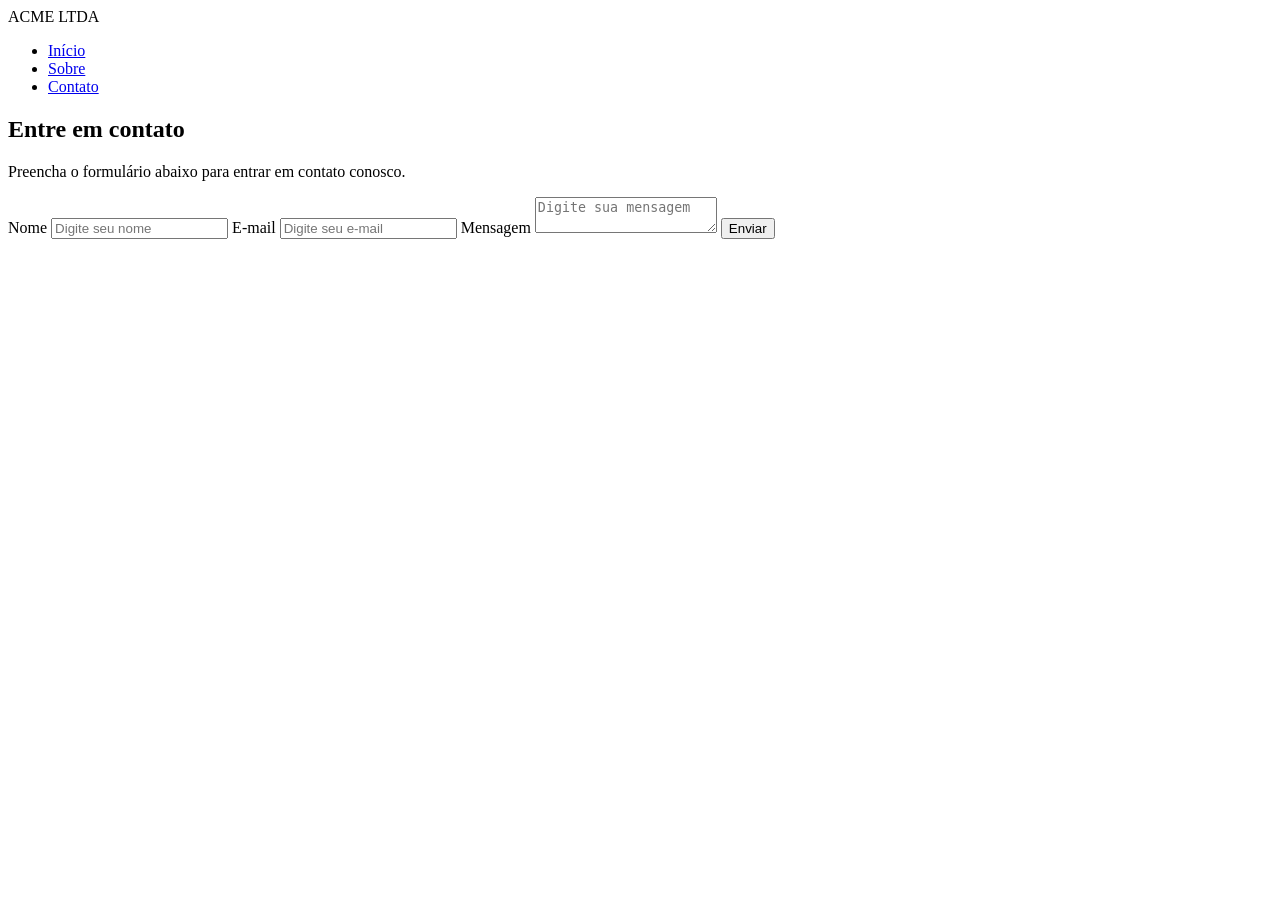
==== contato.html @ 5c0b2c36 "Finalizar o trabalho" ====
<!DOCTYPE html>
<html lang="pt-br">

<head>
    <meta charset="UTF-8">
    <meta name="viewport" content="width=device-width, initial-scale=1.0">
    <title>ACME LTDA | Contato</title>
    <link rel="stylesheet" href="style.css">
</head>

<body>

    <nav class="nav">
        <div class="logo">ACME LTDA</div>

        <ul class="menu">
            <li><a href="index.html">Início</a></li>
            <li><a href="sobre.html">Sobre</a></li>
            <li><a href="contato.html">Contato</a></li>
        </ul>
    </nav>

    <main class="container">

        <section class="pagina">
            <h1>Entre em contato</h1>

            <p>
                Preencha o formulário abaixo para
                entrar em contato conosco.
            </p>
        </section>

        <form class="formulario">

            <label for="nome">Nome</label>
            <input type="text" id="nome" placeholder="Digite seu nome">

            <label for="email">E-mail</label>
            <input type="email" id="email" placeholder="Digite seu e-mail">

            <label for="mensagem">Mensagem</label>
            <textarea id="mensagem" placeholder="Digite sua mensagem"></textarea>

            <button type="submit">Enviar</button>

        </form>

    </main>

</body>
</html>
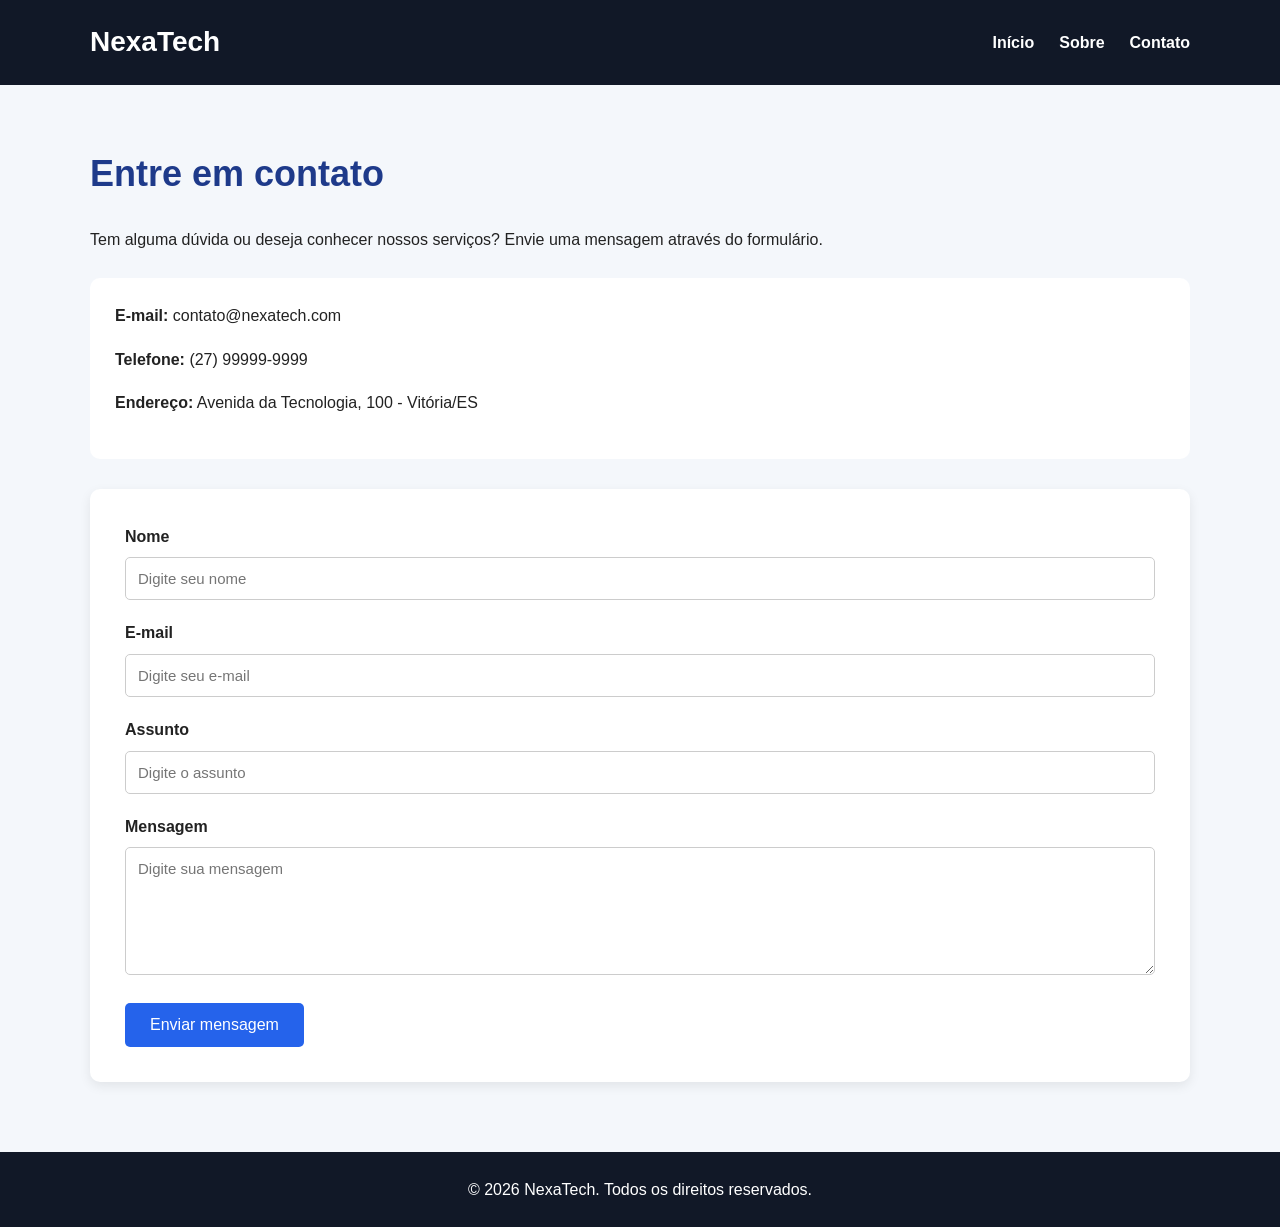
==== commit b970e9b6: "Finalizar o trabalho" ====
--- a/contato.html
+++ b/contato.html
@@ -1,52 +1,96 @@
 <!DOCTYPE html>
-<html lang="pt-br">
-
+<html lang="pt-BR">
 <head>
     <meta charset="UTF-8">
     <meta name="viewport" content="width=device-width, initial-scale=1.0">
-    <title>ACME LTDA | Contato</title>
+    <title>NexaTech - Contato</title>
     <link rel="stylesheet" href="style.css">
 </head>
 
 <body>
 
-    <nav class="nav">
-        <div class="logo">ACME LTDA</div>
+    <header>
+        <div class="container">
+            <h1 class="logo">NexaTech</h1>
 
-        <ul class="menu">
-            <li><a href="index.html">Início</a></li>
-            <li><a href="sobre.html">Sobre</a></li>
-            <li><a href="contato.html">Contato</a></li>
-        </ul>
-    </nav>
+            <nav>
+                <ul>
+                    <li><a href="index.html">Início</a></li>
+                    <li><a href="sobre.html">Sobre</a></li>
+                    <li><a href="contato.html">Contato</a></li>
+                </ul>
+            </nav>
+        </div>
+    </header>
 
-    <main class="container">
+    <main>
 
-        <section class="pagina">
-            <h1>Entre em contato</h1>
+        <section class="pagina container">
+            <h2>Entre em contato</h2>
 
             <p>
-                Preencha o formulário abaixo para
-                entrar em contato conosco.
+                Tem alguma dúvida ou deseja conhecer nossos serviços?
+                Envie uma mensagem através do formulário.
             </p>
+
+            <div class="contato-info">
+                <p><strong>E-mail:</strong> contato@nexatech.com</p>
+                <p><strong>Telefone:</strong> (27) 99999-9999</p>
+                <p><strong>Endereço:</strong> Avenida da Tecnologia, 100 - Vitória/ES</p>
+            </div>
         </section>
 
-        <form class="formulario">
+        <section class="formulario container">
 
-            <label for="nome">Nome</label>
-            <input type="text" id="nome" placeholder="Digite seu nome">
+            <form>
 
-            <label for="email">E-mail</label>
-            <input type="email" id="email" placeholder="Digite seu e-mail">
+                <label for="nome">Nome</label>
+                <input
+                    type="text"
+                    id="nome"
+                    name="nome"
+                    placeholder="Digite seu nome"
+                    required
+                >
 
-            <label for="mensagem">Mensagem</label>
-            <textarea id="mensagem" placeholder="Digite sua mensagem"></textarea>
+                <label for="email">E-mail</label>
+                <input
+                    type="email"
+                    id="email"
+                    name="email"
+                    placeholder="Digite seu e-mail"
+                    required
+                >
 
-            <button type="submit">Enviar</button>
+                <label for="assunto">Assunto</label>
+                <input
+                    type="text"
+                    id="assunto"
+                    name="assunto"
+                    placeholder="Digite o assunto"
+                    required
+                >
 
-        </form>
+                <label for="mensagem">Mensagem</label>
+                <textarea
+                    id="mensagem"
+                    name="mensagem"
+                    rows="6"
+                    placeholder="Digite sua mensagem"
+                    required
+                ></textarea>
+
+                <button type="submit">Enviar mensagem</button>
+
+            </form>
+
+        </section>
 
     </main>
 
+    <footer>
+        <p>&copy; 2026 NexaTech. Todos os direitos reservados.</p>
+    </footer>
+
 </body>
 </html>
--- a/style.css
+++ b/style.css
@@ -0,0 +1,285 @@
+/* Configurações gerais */
+
+* {
+    margin: 0;
+    padding: 0;
+    box-sizing: border-box;
+}
+
+body {
+    font-family: Arial, sans-serif;
+    background-color: #f4f7fb;
+    color: #222;
+    line-height: 1.6;
+}
+
+.container {
+    width: 90%;
+    max-width: 1100px;
+    margin: 0 auto;
+}
+
+
+/* Cabeçalho */
+
+header {
+    background-color: #111827;
+    color: white;
+    padding: 20px 0;
+}
+
+header .container {
+    display: flex;
+    justify-content: space-between;
+    align-items: center;
+}
+
+.logo {
+    font-size: 28px;
+}
+
+nav ul {
+    list-style: none;
+    display: flex;
+    gap: 25px;
+}
+
+nav a {
+    color: white;
+    text-decoration: none;
+    font-weight: bold;
+}
+
+nav a:hover {
+    color: #60a5fa;
+}
+
+
+/* Página inicial */
+
+.hero {
+    background: linear-gradient(135deg, #2563eb, #1e3a8a);
+    color: white;
+    padding: 100px 0;
+    text-align: center;
+}
+
+.hero h2 {
+    font-size: 42px;
+    margin-bottom: 20px;
+}
+
+.hero p {
+    max-width: 650px;
+    margin: 0 auto 30px;
+    font-size: 18px;
+}
+
+.botao {
+    display: inline-block;
+    background-color: white;
+    color: #1d4ed8;
+    padding: 12px 25px;
+    border-radius: 6px;
+    text-decoration: none;
+    font-weight: bold;
+}
+
+.botao:hover {
+    background-color: #e5e7eb;
+}
+
+
+/* Serviços */
+
+.servicos {
+    padding: 70px 0;
+    text-align: center;
+}
+
+.servicos h2 {
+    margin-bottom: 35px;
+    font-size: 32px;
+}
+
+.cards {
+    display: grid;
+    grid-template-columns: repeat(3, 1fr);
+    gap: 25px;
+}
+
+.card {
+    background-color: white;
+    padding: 30px;
+    border-radius: 10px;
+    box-shadow: 0 4px 12px rgba(0, 0, 0, 0.08);
+}
+
+.card h3 {
+    color: #2563eb;
+    margin-bottom: 15px;
+}
+
+
+/* Seção de destaque */
+
+.destaque {
+    background-color: #dbeafe;
+    text-align: center;
+    padding: 60px 0;
+}
+
+.destaque h2 {
+    margin-bottom: 15px;
+}
+
+.destaque p {
+    margin-bottom: 25px;
+}
+
+
+/* Páginas internas */
+
+.pagina {
+    padding: 60px 0 30px;
+}
+
+.pagina h2 {
+    font-size: 36px;
+    margin-bottom: 25px;
+    color: #1e3a8a;
+}
+
+.pagina p {
+    margin-bottom: 18px;
+}
+
+
+/* Missão, visão e valores */
+
+.info {
+    display: grid;
+    grid-template-columns: repeat(3, 1fr);
+    gap: 25px;
+    padding: 30px 0 70px;
+}
+
+.info-card {
+    background-color: white;
+    padding: 30px;
+    border-radius: 10px;
+    box-shadow: 0 4px 12px rgba(0, 0, 0, 0.08);
+}
+
+.info-card h3 {
+    color: #2563eb;
+    margin-bottom: 15px;
+}
+
+.info-card ul {
+    padding-left: 20px;
+}
+
+
+/* Informações de contato */
+
+.contato-info {
+    background-color: white;
+    padding: 25px;
+    border-radius: 10px;
+    margin-top: 25px;
+}
+
+
+/* Formulário */
+
+.formulario {
+    padding-bottom: 70px;
+}
+
+form {
+    background-color: white;
+    padding: 35px;
+    border-radius: 10px;
+    box-shadow: 0 4px 12px rgba(0, 0, 0, 0.08);
+}
+
+label {
+    display: block;
+    margin-bottom: 8px;
+    font-weight: bold;
+}
+
+input,
+textarea {
+    width: 100%;
+    padding: 12px;
+    margin-bottom: 20px;
+    border: 1px solid #ccc;
+    border-radius: 5px;
+    font-family: Arial, sans-serif;
+    font-size: 15px;
+}
+
+textarea {
+    resize: vertical;
+}
+
+button {
+    background-color: #2563eb;
+    color: white;
+    border: none;
+    padding: 13px 25px;
+    border-radius: 5px;
+    cursor: pointer;
+    font-size: 16px;
+}
+
+button:hover {
+    background-color: #1d4ed8;
+}
+
+
+/* Rodapé */
+
+footer {
+    background-color: #111827;
+    color: white;
+    text-align: center;
+    padding: 25px;
+}
+
+
+/* Responsividade */
+
+@media (max-width: 768px) {
+
+    header .container {
+        flex-direction: column;
+        gap: 15px;
+    }
+
+    nav ul {
+        gap: 15px;
+    }
+
+    .hero {
+        padding: 70px 0;
+    }
+
+    .hero h2 {
+        font-size: 32px;
+    }
+
+    .cards {
+        grid-template-columns: 1fr;
+    }
+
+    .info {
+        grid-template-columns: 1fr;
+    }
+
+    .pagina h2 {
+        font-size: 30px;
+    }
+}
